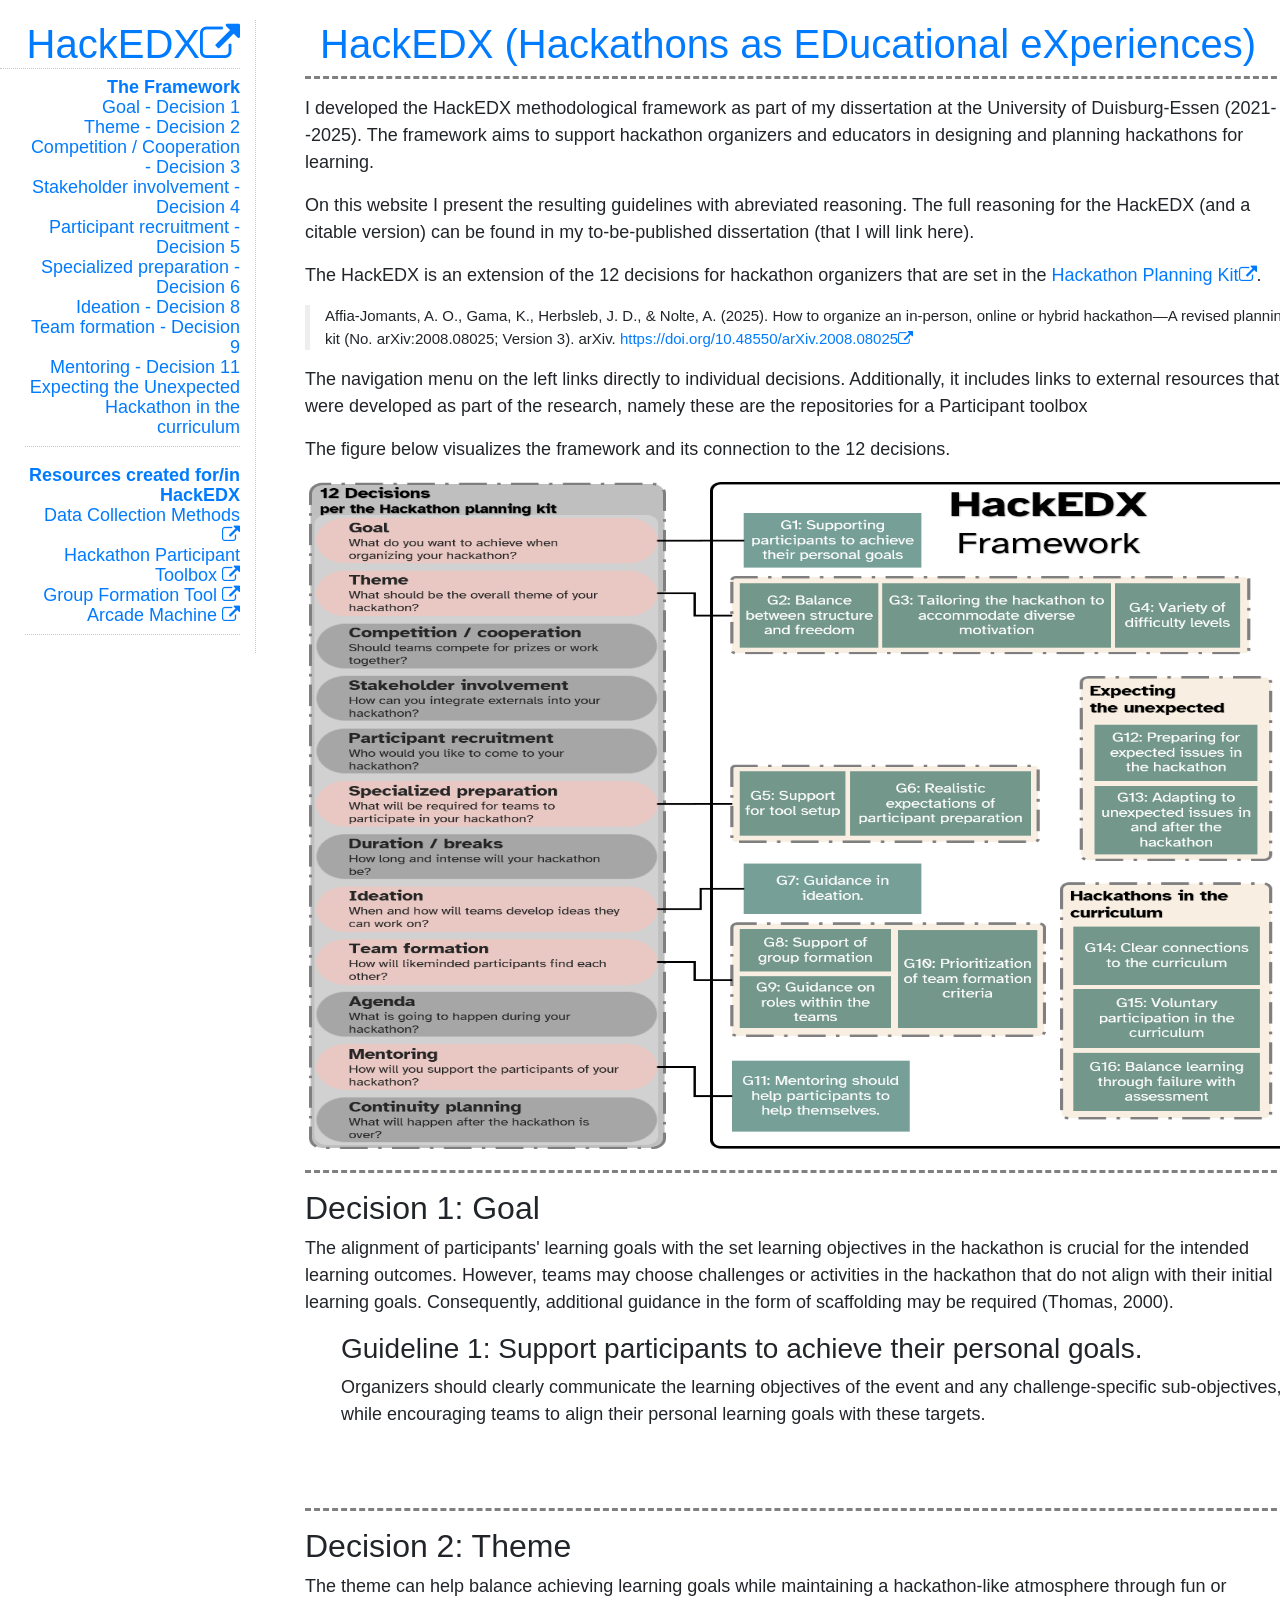
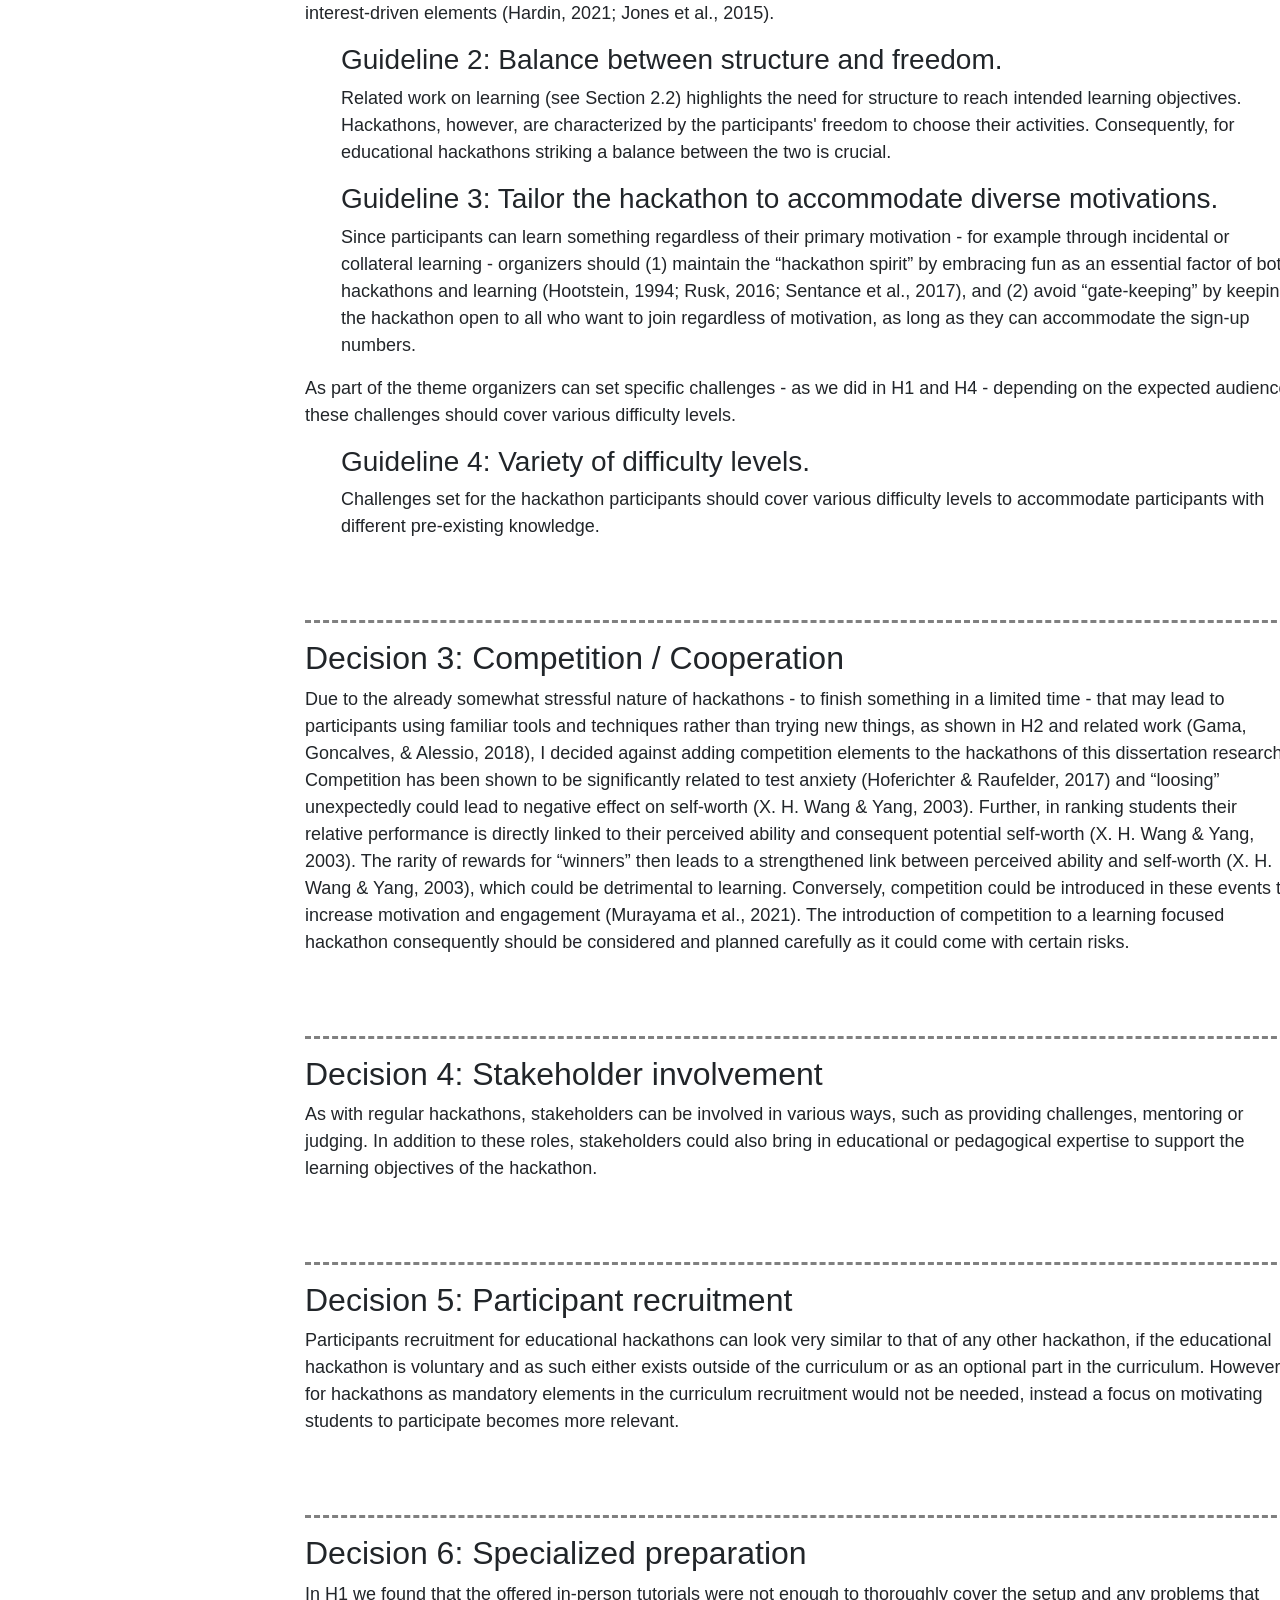
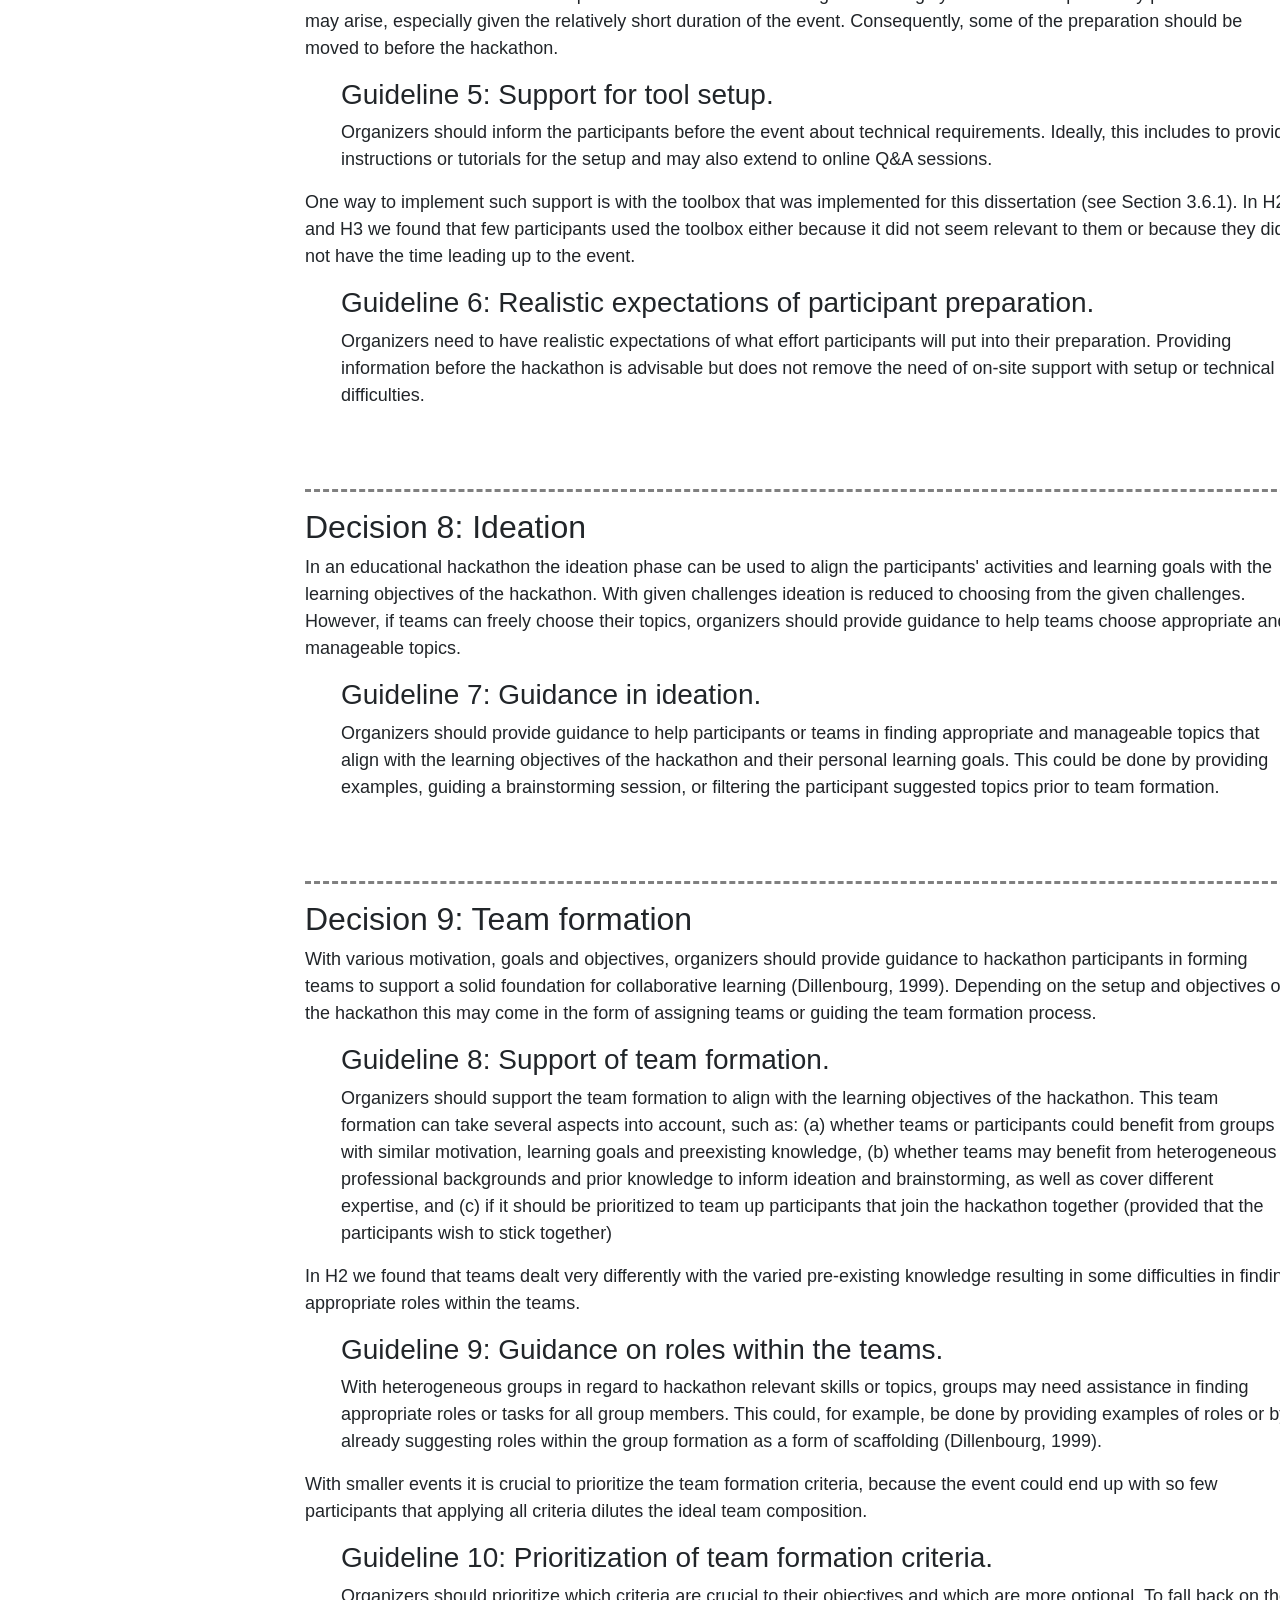
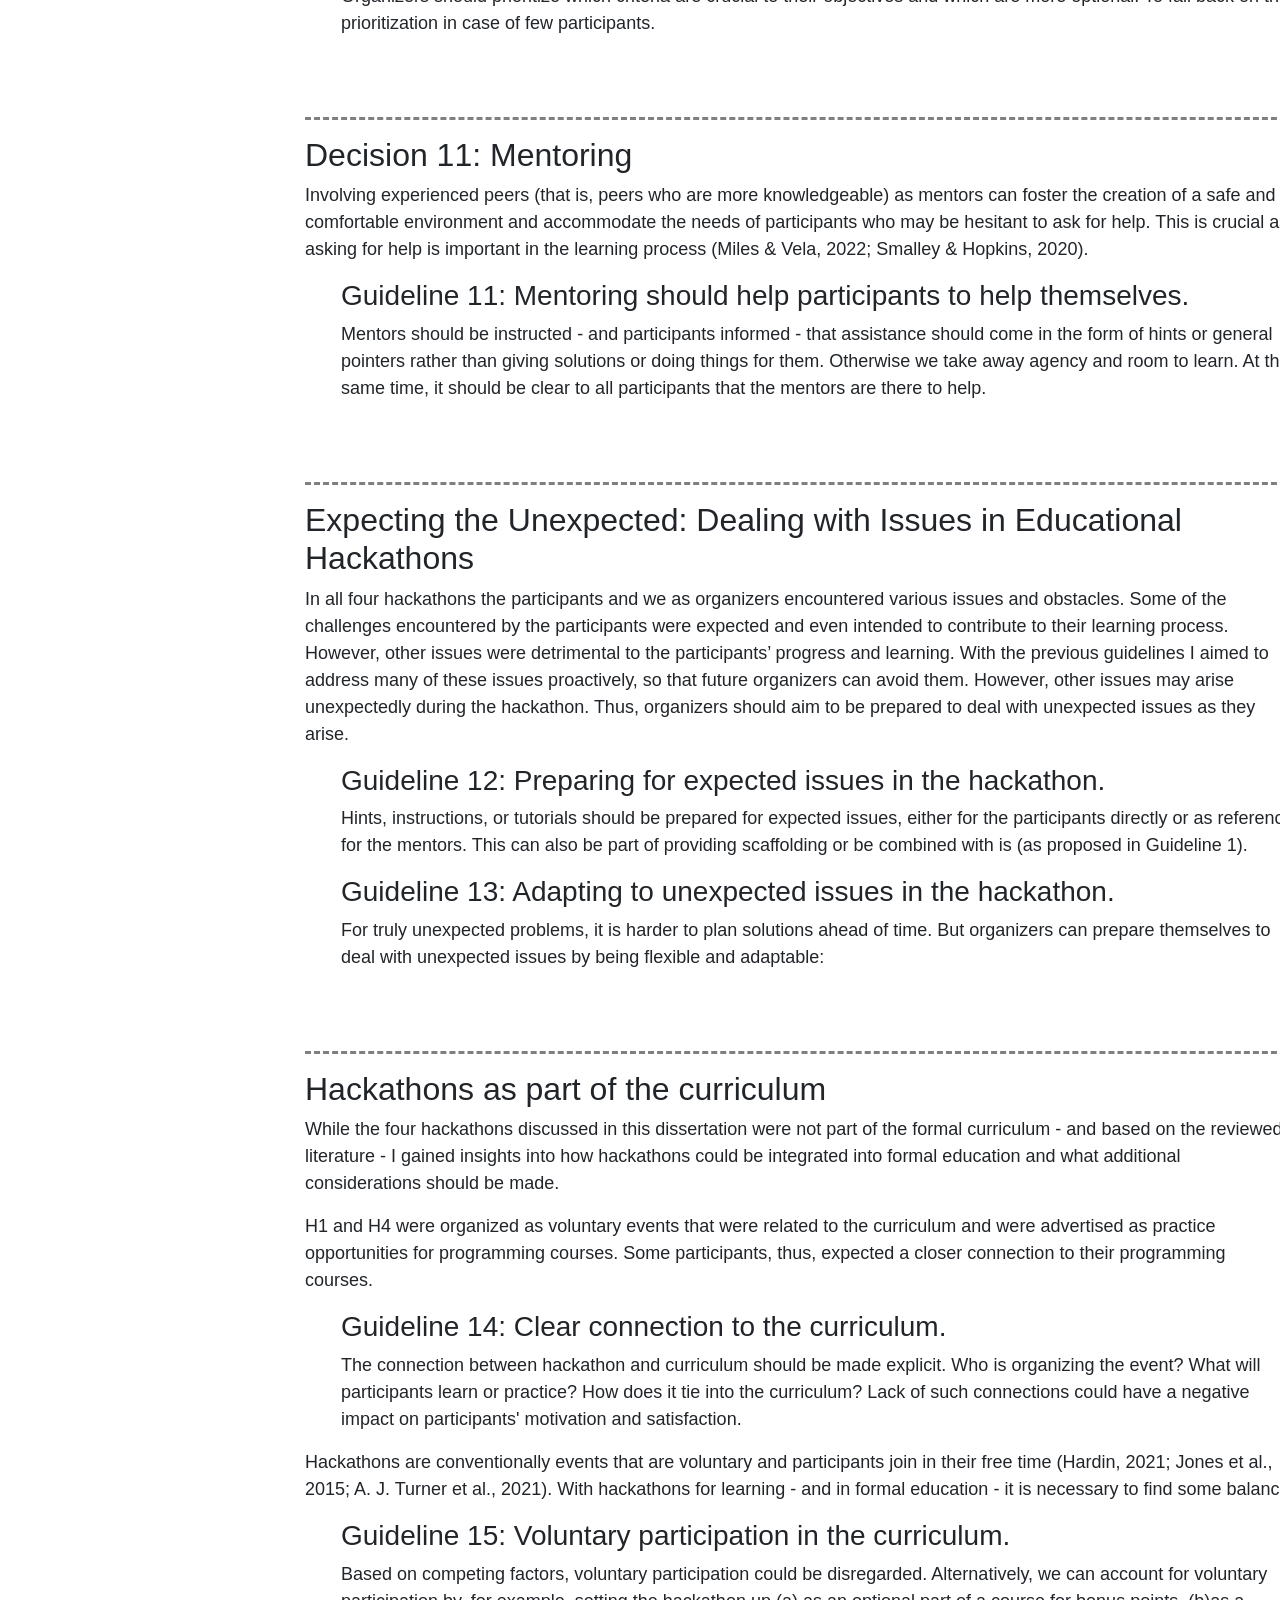
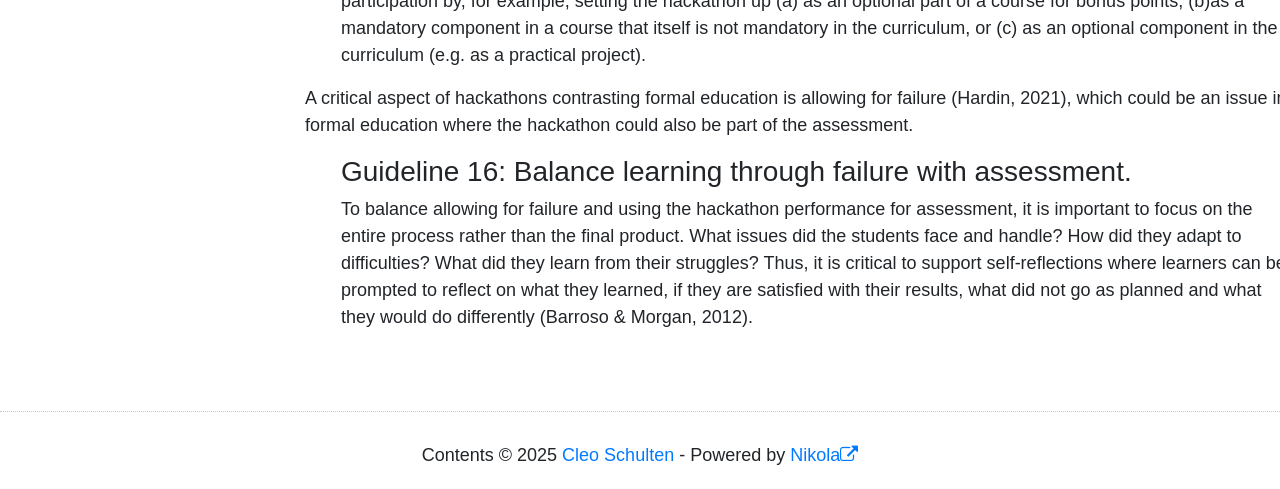
==== index.html @ 1d5f3457 "Nikola auto commit. Source commit: 8a47f6908a19dd8c11af693336ddf6656b5f8bf2 Nikola version: 8.3.3" ====
<!DOCTYPE html>
<html lang="en">
<head>
<meta charset="utf-8">
<meta name="viewport" content="width=device-width">
<title>HackEDX (Hackathons as EDucational eXperiences) | HackEDX</title>
<link href="assets/css/all-nocdn.css" rel="stylesheet" type="text/css">
<link rel="alternate" type="application/rss+xml" title="RSS" href="rss.xml">
<link rel="canonical" href="https://example.com/">
<!--[if lt IE 9]><script src="assets/js/html5.js"></script><![endif]--><link href="//netdna.bootstrapcdn.com/font-awesome/4.0.3/css/font-awesome.css" rel="stylesheet">
<link rel="stylesheet" href="https://cdn.jsdelivr.net/npm/bootstrap@4.6.2/dist/css/bootstrap.min.css">
<link rel="icon" href="images/HackEDX-icon.png">
</head>
<body class="home blog">
    <div>
        <div id="container" style="width:75%">
            
            
<article class="post-text storypage" itemscope="itemscope" itemtype="http://schema.org/Article"><header><h1 class="p-name entry-title" itemprop="headline name"><a href="." class="u-url">HackEDX (Hackathons as EDucational eXperiences)</a></h1>

        

    </header><div class="e-content entry-content" itemprop="articleBody text">
    <!-- What is... Section -->
<section class="edx_content" style="margin-bottom: 3rem;"><div class="row">
        <div>
            <p>
                I developed the HackEDX methodological framework as part of my dissertation at the University of Duisburg-Essen (2021--2025).
                The framework aims to support hackathon organizers and educators in designing and planning hackathons for learning. 
            </p>
            <p>
                On this website I present the resulting guidelines with abreviated reasoning. The full reasoning for the HackEDX (and a citable version) can be found in my to-be-published dissertation (that I will link here). <!--[dissertation]{}: <!--TODO: add link and reference --> 
            </p>
            <p>
                The HackEDX is an extension of the 12 decisions for hackathon organizers that are set in the <a href="https://hackathon-planning-kit.org">Hackathon Planning Kit</a>.
            </p>
<blockquote class="blockquote">
                <p style="margin-bottom: 1em; font-size: 0.75em; line-height: 1.5em;"> Affia-Jomants, A. O., Gama, K., Herbsleb, J. D., &amp; Nolte, A. (2025). How to organize an in-person, online or hybrid hackathon—A revised planning kit (No. arXiv:2008.08025; Version 3). arXiv. <a href="https://doi.org/10.48550/arXiv.2008.08025">https://doi.org/10.48550/arXiv.2008.08025</a></p>
            </blockquote>
            <p>
                The navigation menu on the left links directly to individual decisions. Additionally, it includes links to external resources that were developed as part of the research, namely these are the repositories for a Participant toolbox  
            </p>
            <p>
                The figure below visualizes the framework and its connection to the 12 decisions.
            </p>
            <img src="images/HackEDX.png" class="card-img-top" alt="Framework" style="max-height: 75vh">
</div>
    </div>
    <div id="decisions"></div>
</section><script>
fetch('/docs/decision-guidelines.md')
  .then(response => response.text())
  .then(data => {
    document.getElementById('decisions').innerHTML = data;
  });
</script>
</div>
    

</article>
</div>
        <div id="sidebar" style="width:20%">
            <!--Sidebar content-->
            <h1 id="blog-title">
                <a href="https://example.com/" title="HackEDX">HackEDX</a>
            </h1>
            
            
            <ul class="unstyled">
<li>
            
            <b>
                    <li>
<a href="#">The Framework</a>
            </li></b>
            <ul class="submenu">
<li>
<a href="index.html#decision1">Goal - Decision 1</a>
                    </li>
<li>
<a href="index.html#decision2">Theme - Decision 2</a>
                    </li>
<li>
<a href="index.html#decision3">Competition / Cooperation - Decision 3</a>
                    </li>
<li>
<a href="index.html#decision4">Stakeholder involvement - Decision 4</a>
                    </li>
<li>
<a href="index.html#decision5">Participant recruitment - Decision 5</a>
                    </li>
<li>
<a href="index.html#decision6">Specialized preparation - Decision 6</a>
                    </li>
<li>
<a href="index.html#decision8">Ideation - Decision 8</a>
                    </li>
<li>
<a href="index.html#decision9">Team formation - Decision 9</a>
                    </li>
<li>
<a href="index.html#decision11">Mentoring - Decision 11</a>
                    </li>
<li>
<a href="index.html#extra1">Expecting the Unexpected</a>
                    </li>
<li>
<a href="index.html#extra2">Hackathon in the curriculum</a>
            </li>
</ul>
<b>
                    <li>
<a href="resources/">Resources created for/in HackEDX</a>
            </li></b>
            <ul class="submenu">
<li>
<a href="https://osf.io/qdavm/overview">Data Collection Methods </a>
                    </li>
<li>
<a href="https://github.com/HackEDX-Framework/Hackathon_toolbox">Hackathon Participant Toolbox </a>
                    </li>
<li>
<a href="https://github.com/HackEDX-Framework/group_former">Group Formation Tool </a>
                    </li>
<li>
<a href="https://github.com/HackEDX-Framework/ArcadeMachine">Arcade Machine </a>
            </li>
</ul>
<li>
            
            
            </ul>
</div>
        <div id="footer">
            Contents © 2025         <a href="mailto:cleo.schulten@uni-due.de">Cleo Schulten</a> - Powered by         <a href="https://getnikola.com" rel="nofollow">Nikola</a>         
            
        </div>
    </div>
    
            <script src="assets/js/all-nocdn.js"></script><script>
        document.addEventListener('DOMContentLoaded', () => {
            const links = document.querySelectorAll('a');
            links.forEach(link => {
                if (link.hostname !== window.location.hostname) {
                    if (String(link).indexOf("mailto") == -1){
                        link.setAttribute('target', '_blank');
                        link.setAttribute('rel', 'noopener noreferrer');
                        var icon = document.createElement('i')
                        icon.className = "fa fa-external-link"
                        link.appendChild(icon);
                    }
                }
            });
        });
    </script>
</body>
</html>
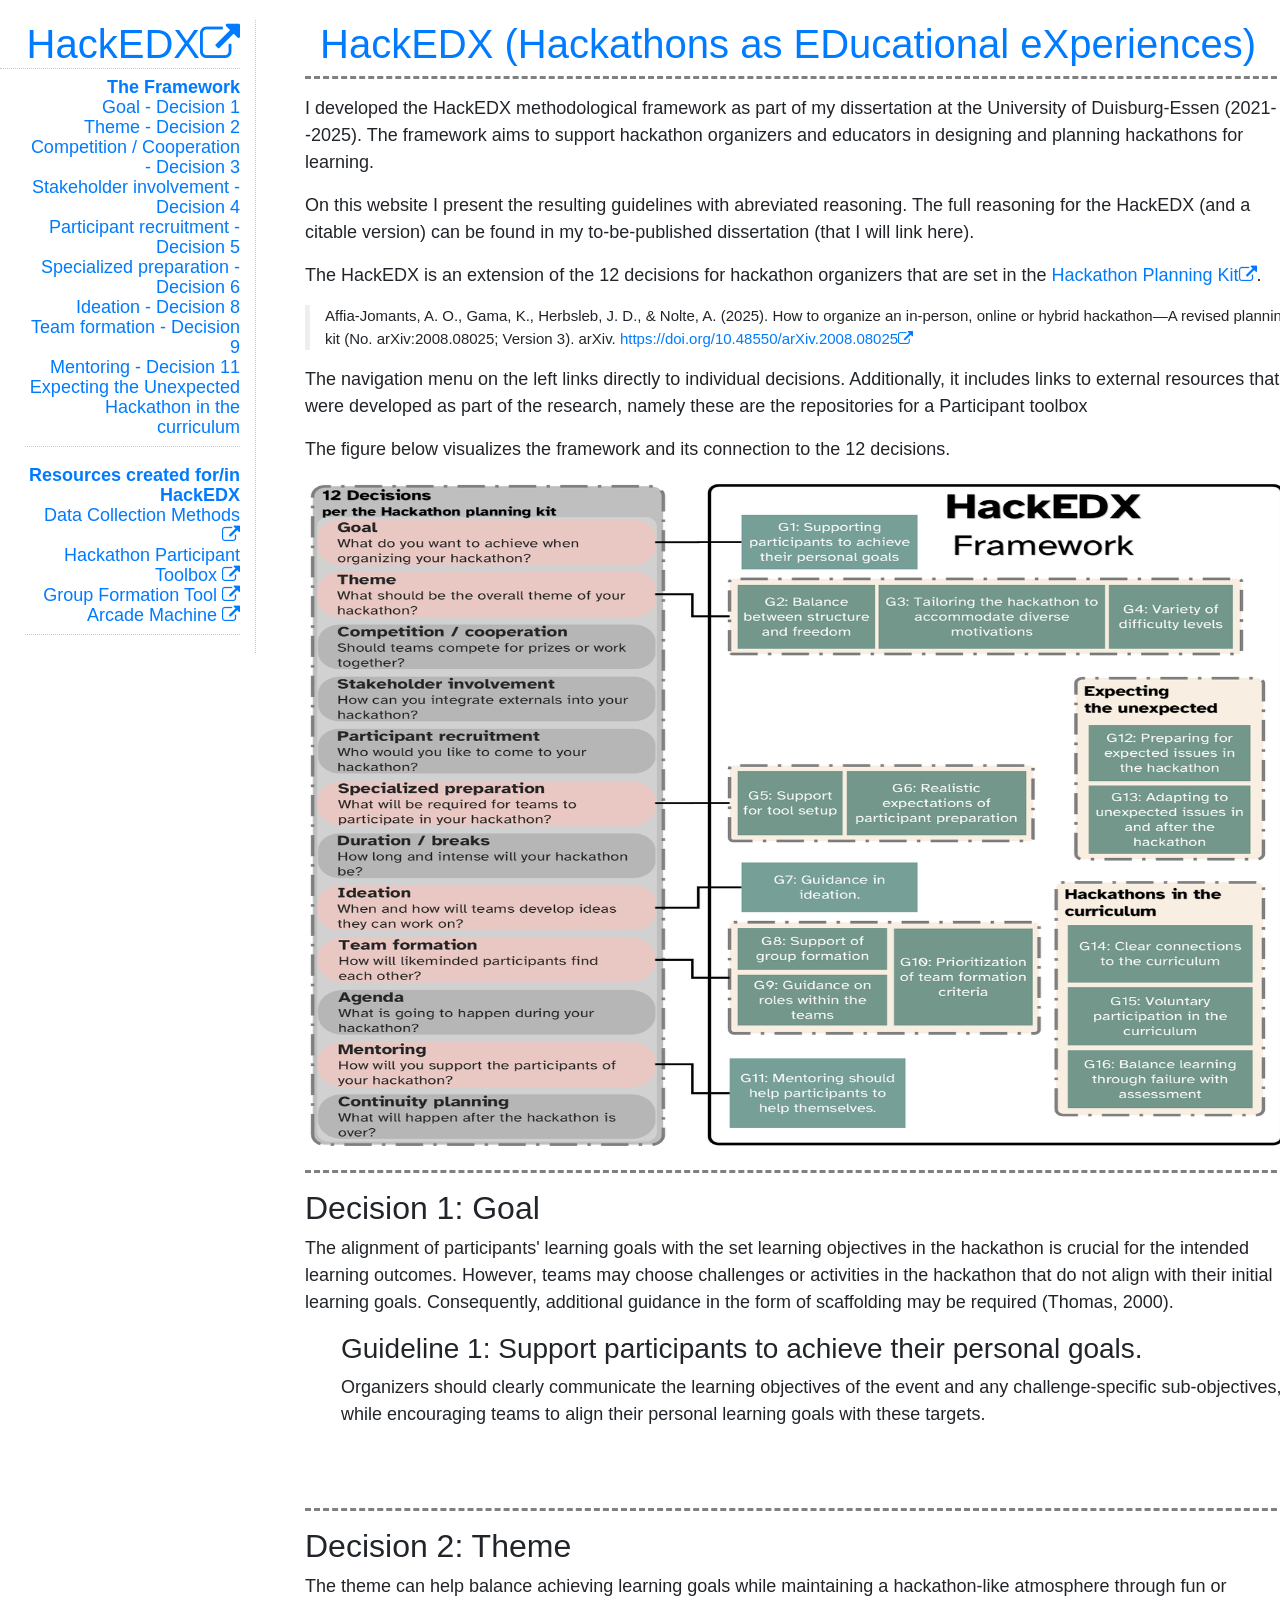
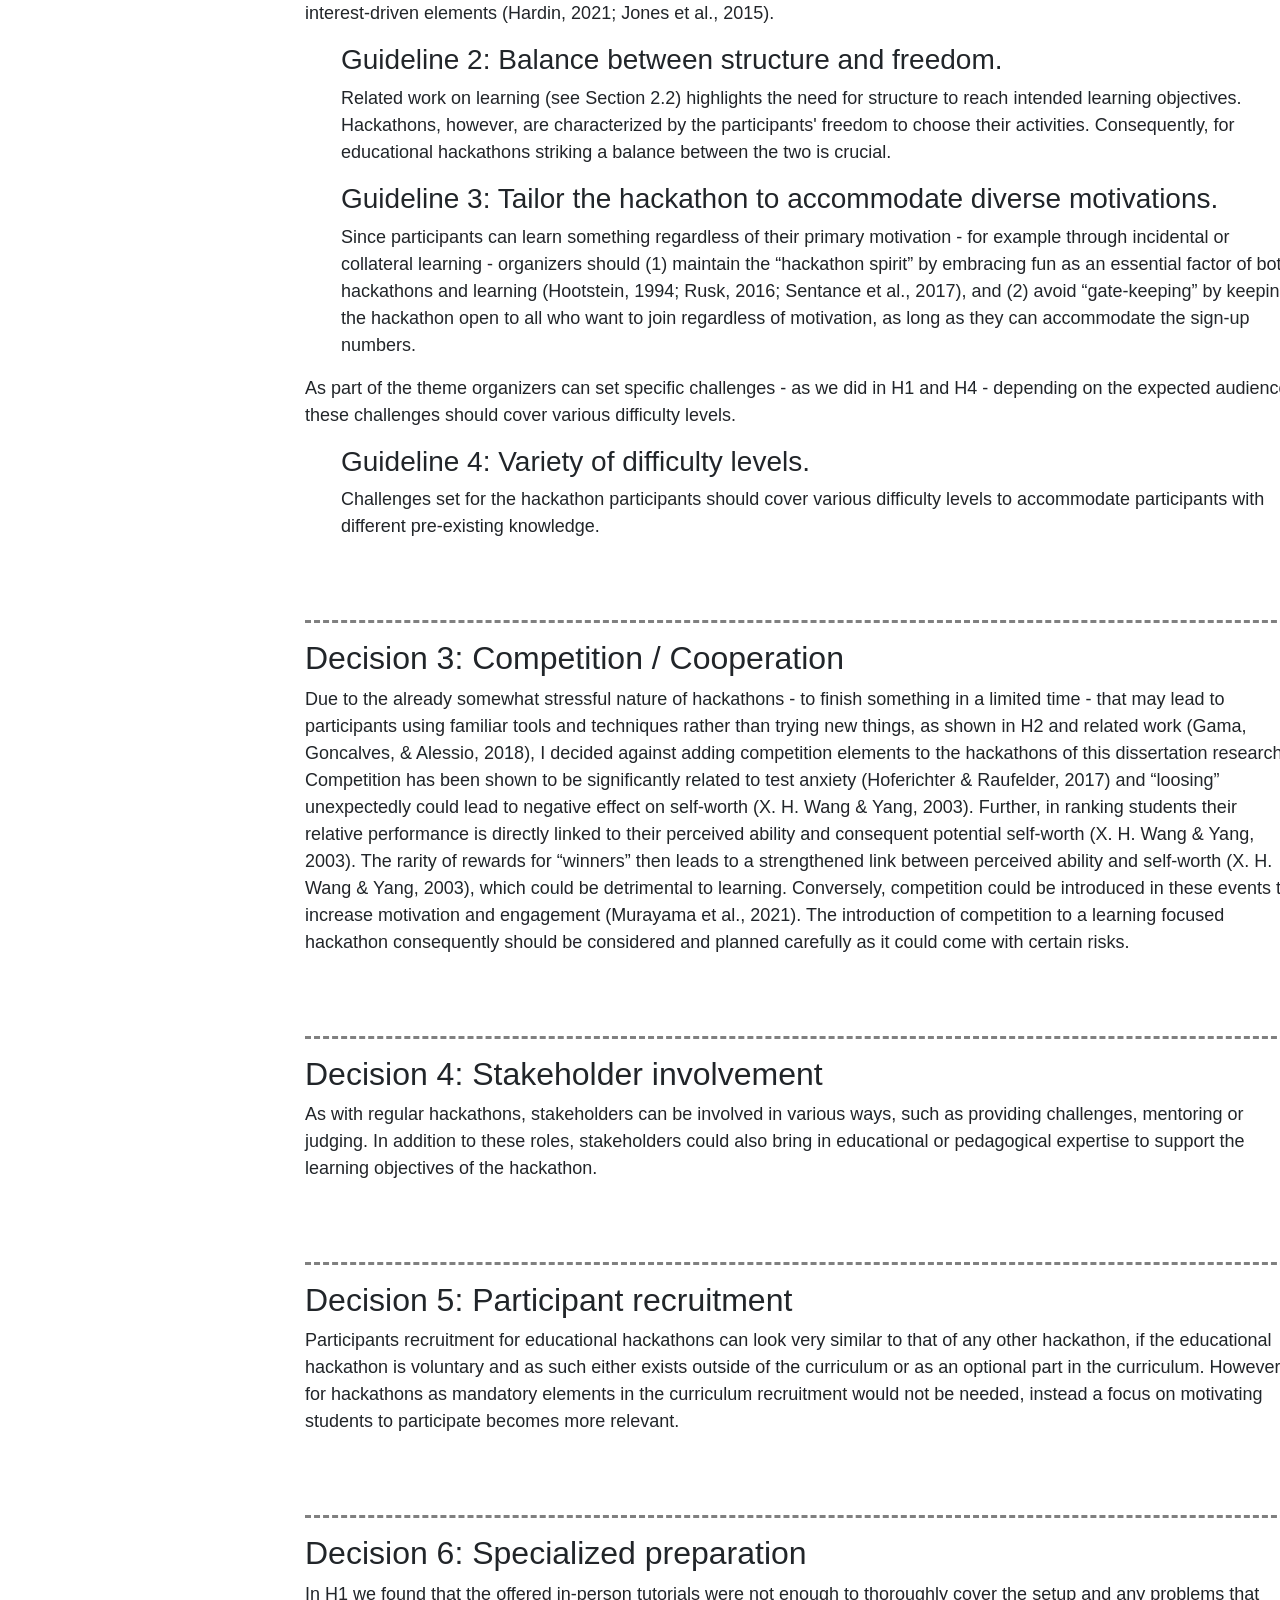
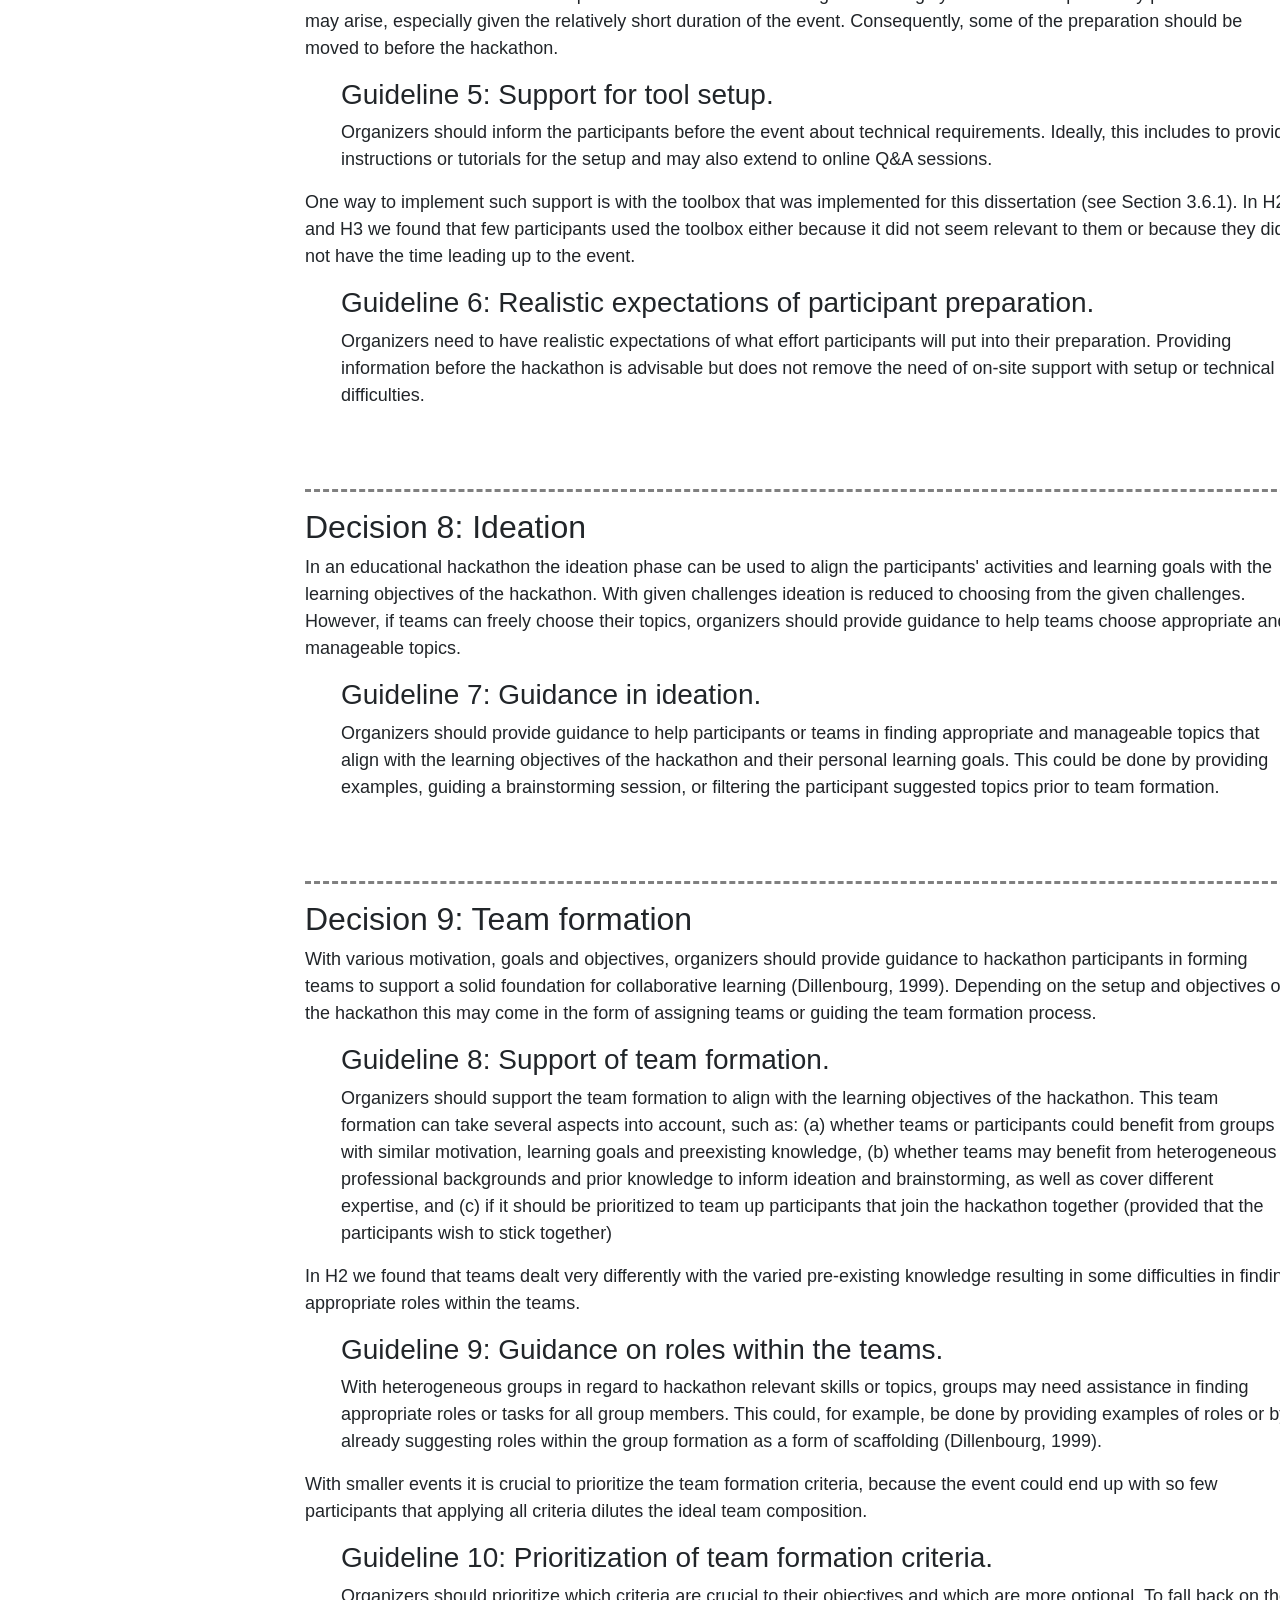
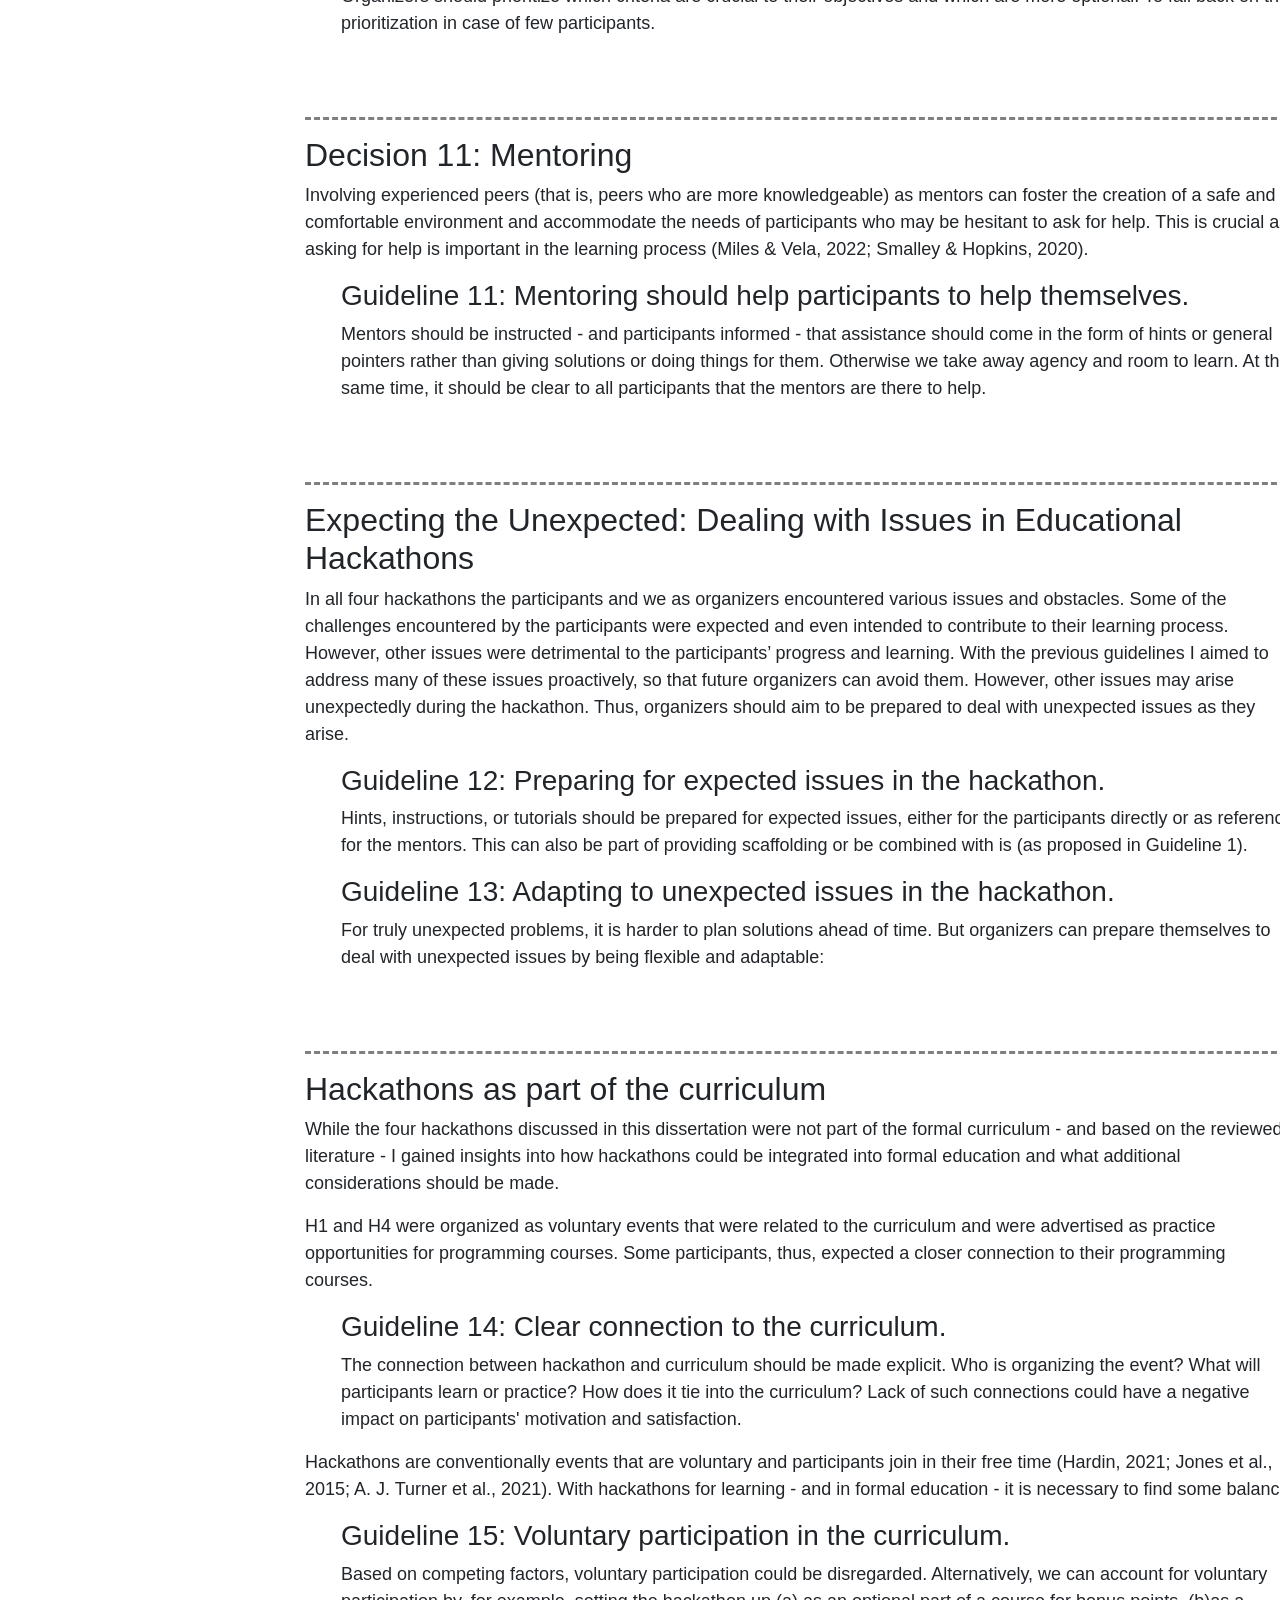
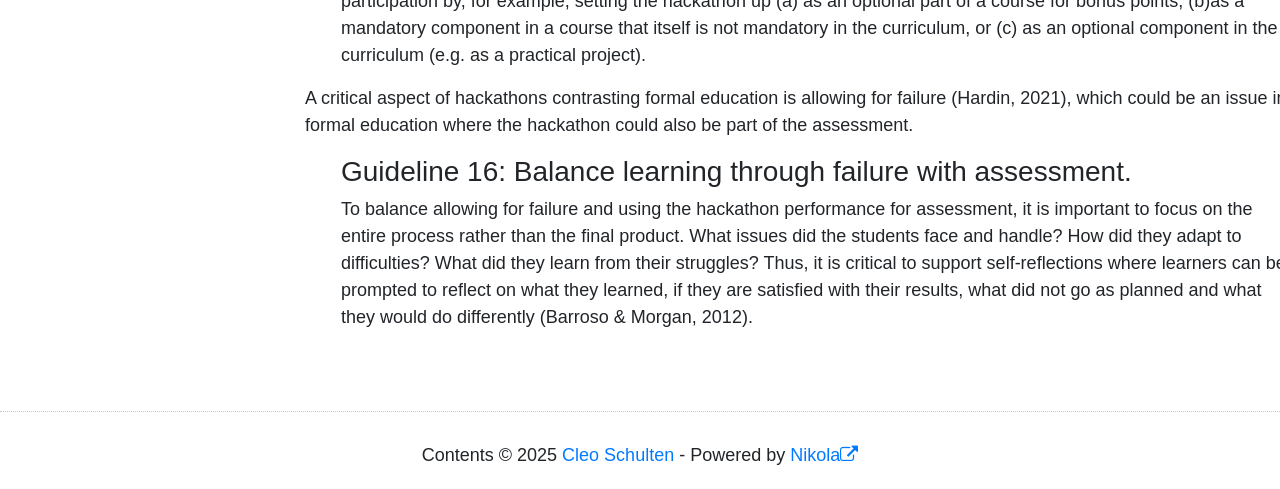
==== commit fa4e68a2: "Nikola auto commit. Source commit: 828fad2ef05d77a3de08a2d3568248f2ee655750 Nikola version: 8.3.3" ====
--- a/index.html
+++ b/index.html
@@ -6,7 +6,7 @@
 <title>HackEDX (Hackathons as EDucational eXperiences) | HackEDX</title>
 <link href="assets/css/all-nocdn.css" rel="stylesheet" type="text/css">
 <link rel="alternate" type="application/rss+xml" title="RSS" href="rss.xml">
-<link rel="canonical" href="https://example.com/">
+<link rel="canonical" href="https://hackedx-framework.github.io/">
 <!--[if lt IE 9]><script src="assets/js/html5.js"></script><![endif]--><link href="//netdna.bootstrapcdn.com/font-awesome/4.0.3/css/font-awesome.css" rel="stylesheet">
 <link rel="stylesheet" href="https://cdn.jsdelivr.net/npm/bootstrap@4.6.2/dist/css/bootstrap.min.css">
 <link rel="icon" href="images/HackEDX-icon.png">
@@ -62,7 +62,7 @@
         <div id="sidebar" style="width:20%">
             <!--Sidebar content-->
             <h1 id="blog-title">
-                <a href="https://example.com/" title="HackEDX">HackEDX</a>
+                <a href="https://hackedx-framework.github.io/" title="HackEDX">HackEDX</a>
             </h1>
             
             
